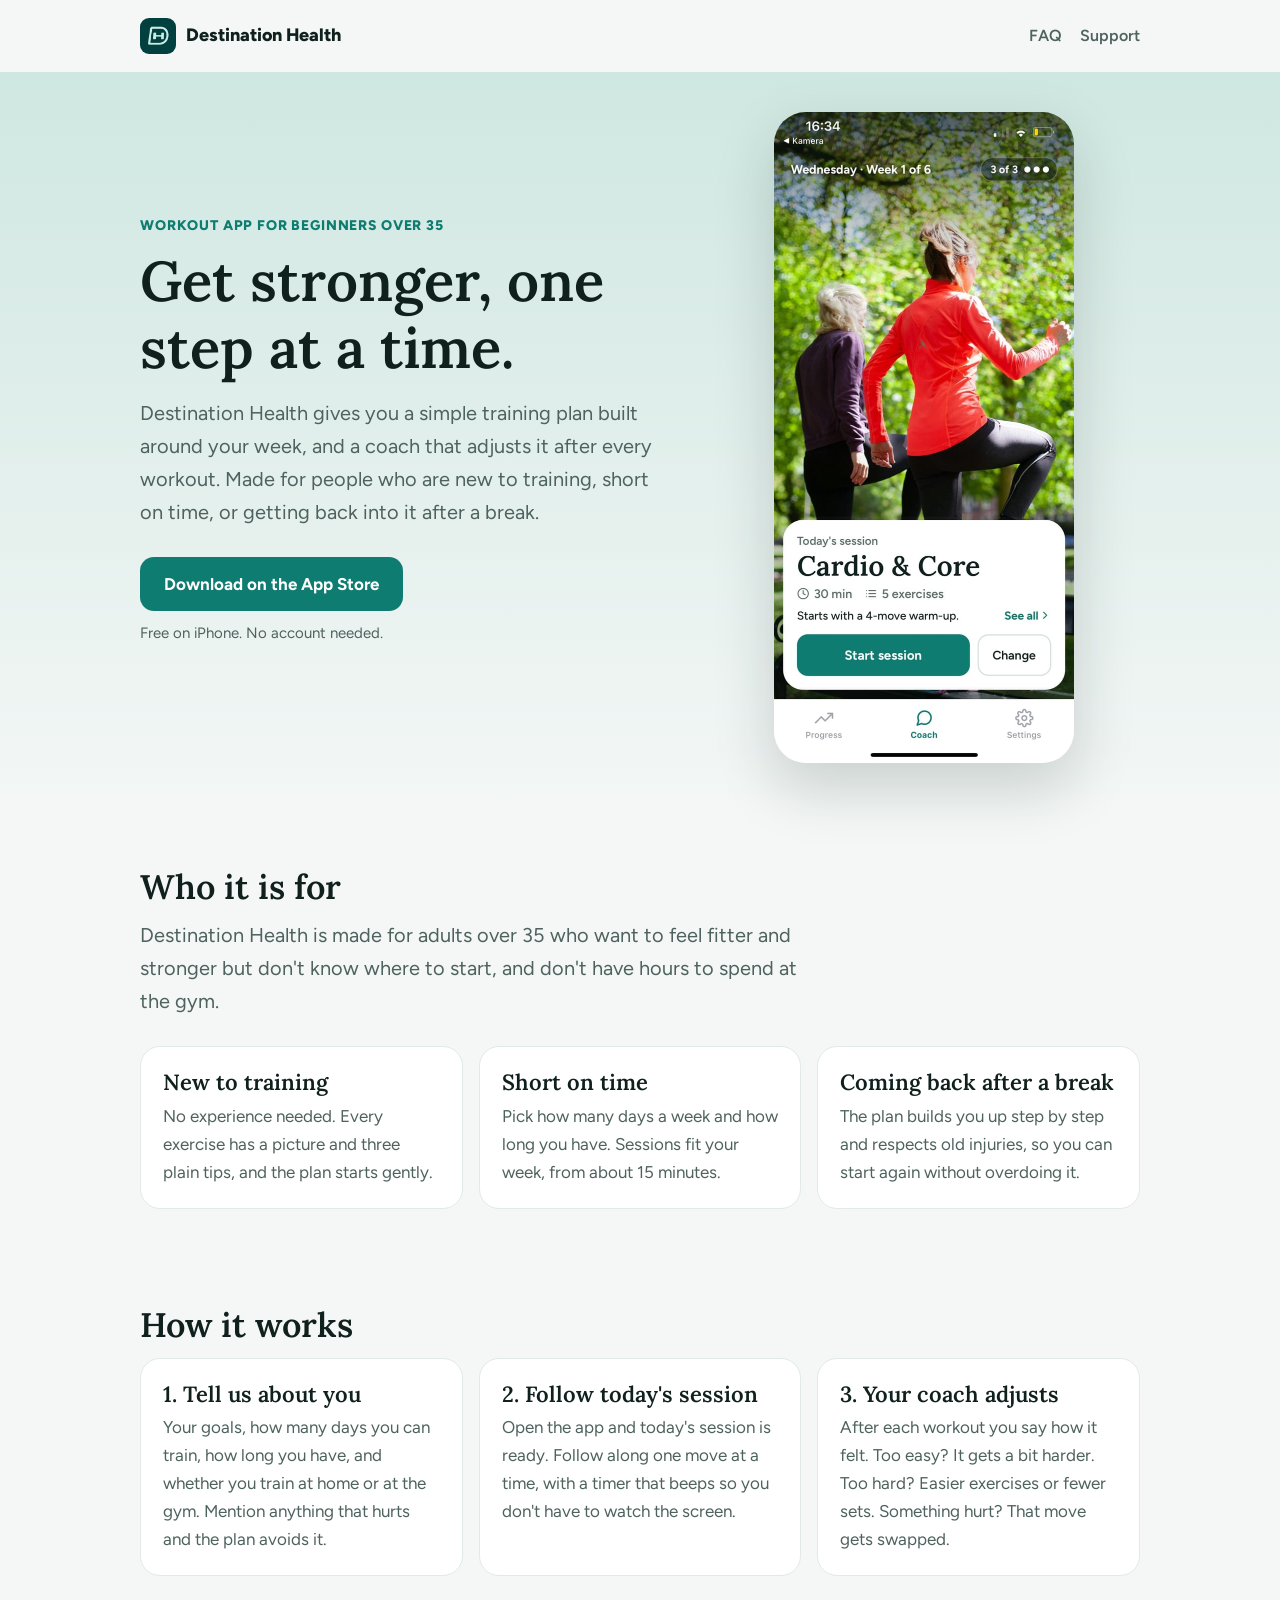
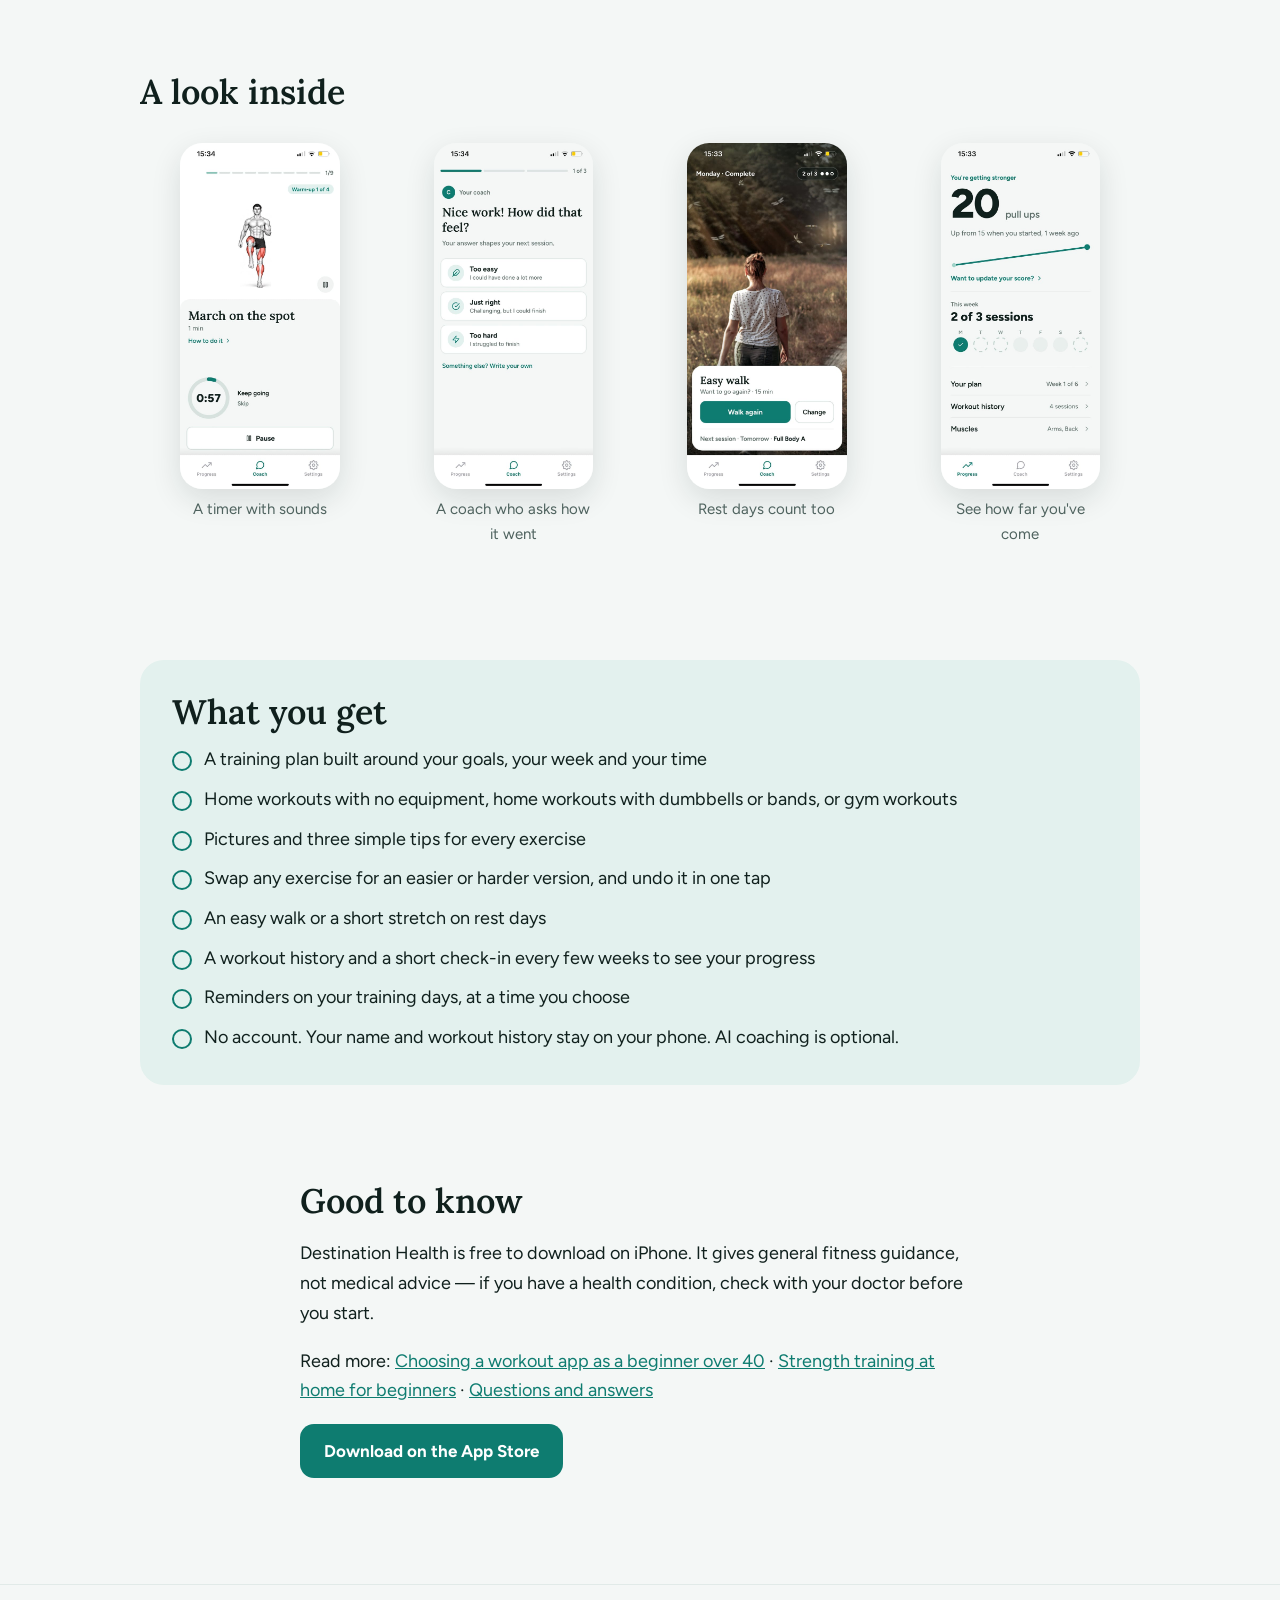
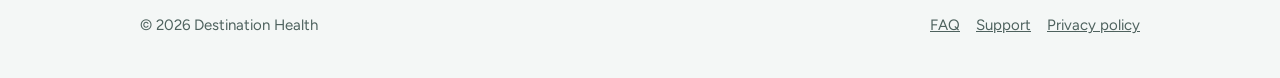
==== index.html @ 44a3a316 "Add files via upload" ====
<!doctype html>
<html lang="en">
<head>
<meta charset="utf-8">
<meta name="viewport" content="width=device-width, initial-scale=1">
<title>Destination Health — workout app for beginners over 35</title>
<meta name="description" content="Destination Health is a simple iPhone workout app for beginners over 35. A training plan built around your week, a coach that adjusts every session, and short workouts at home or at the gym.">
<link rel="canonical" href="https://fitnessapp401.github.io/">
<meta property="og:type" content="website">
<meta property="og:title" content="Destination Health — workout app for beginners over 35">
<meta property="og:description" content="A simple training plan built around your week, and a coach that adjusts it after every workout.">
<meta property="og:url" content="https://fitnessapp401.github.io/">
<meta property="og:image" content="https://fitnessapp401.github.io/images/social.jpg">
<meta name="twitter:card" content="summary_large_image">
<meta name="apple-itunes-app" content="app-id=6787789876">
<link rel="icon" href="/images/favicon.png">
<link rel="apple-touch-icon" href="/images/apple-touch-icon.png">
<link rel="preconnect" href="https://fonts.googleapis.com">
<link rel="stylesheet" href="https://fonts.googleapis.com/css2?family=Figtree:wght@400;500;600;700;800&family=Lora:wght@600&display=swap">
<link rel="stylesheet" href="/styles.css">
<script type="application/ld+json">
{
  "@context": "https://schema.org",
  "@type": "MobileApplication",
  "name": "Destination Health",
  "alternateName": "Destination Health: Your Personal Coach",
  "operatingSystem": "iOS",
  "applicationCategory": "HealthApplication",
  "applicationSubCategory": "Fitness",
  "description": "A simple workout app for beginners over 35. Destination Health builds a training plan around your week, shows every exercise with pictures and tips, and a coach adjusts your next session after every workout. Works at home with no equipment, at home with dumbbells, or at the gym.",
  "url": "https://fitnessapp401.github.io/",
  "downloadUrl": "https://apps.apple.com/app/id6787789876",
  "installUrl": "https://apps.apple.com/app/id6787789876",
  "image": "https://fitnessapp401.github.io/images/icon-512.png",
  "screenshot": "https://fitnessapp401.github.io/images/1-today.jpg",
  "audience": { "@type": "PeopleAudience", "suggestedMinAge": 35, "audienceType": "Adults who are new to training or returning after a break" },
  "offers": { "@type": "Offer", "price": "0", "priceCurrency": "USD" },
  "featureList": [
    "Training plan built around your goals, days and time",
    "Home workouts with no equipment, with dumbbells, or at the gym",
    "Pictures and three simple tips for every exercise",
    "Timer with sounds for timed exercises",
    "Swap any exercise for an easier or harder version",
    "Sessions adjust after every workout based on how it felt",
    "Easy walk or short stretch on rest days",
    "No account needed"
  ]
}
</script>
</head>
<body>
<header class="top">
  <div class="wrap">
    <a class="brand" href="/"><img src="/images/icon-512.png" alt="" width="36" height="36">Destination Health</a>
    <nav class="nav" aria-label="Main">
      <a href="/faq/">FAQ</a>
      <a href="/support/">Support</a>
    </nav>
  </div>
</header>

<main>
  <div class="hero">
    <div class="wrap">
      <div>
        <p class="eyebrow">Workout app for beginners over 35</p>
        <h1>Get stronger, one step at a time.</h1>
        <p class="lead">Destination Health gives you a simple training plan built around your week, and a coach that adjusts it after every workout. Made for people who are new to training, short on time, or getting back into it after a break.</p>
        <a class="btn" href="https://apps.apple.com/app/id6787789876">Download on the App Store</a>
        <p class="btn-note">Free on iPhone. No account needed.</p>
      </div>
      <img class="phone" src="/images/1-today.jpg" alt="Today's session in Destination Health: Cardio and Core, 30 minutes, 5 exercises, with a Start session button" width="600" height="1301">
    </div>
  </div>

  <section>
    <div class="wrap">
      <h2>Who it is for</h2>
      <p class="lead">Destination Health is made for adults over 35 who want to feel fitter and stronger but don't know where to start, and don't have hours to spend at the gym.</p>
      <div class="grid">
        <div class="card"><h3>New to training</h3><p>No experience needed. Every exercise has a picture and three plain tips, and the plan starts gently.</p></div>
        <div class="card"><h3>Short on time</h3><p>Pick how many days a week and how long you have. Sessions fit your week, from about 15 minutes.</p></div>
        <div class="card"><h3>Coming back after a break</h3><p>The plan builds you up step by step and respects old injuries, so you can start again without overdoing it.</p></div>
      </div>
    </div>
  </section>

  <section>
    <div class="wrap">
      <h2>How it works</h2>
      <div class="grid">
        <div class="card"><h3>1. Tell us about you</h3><p>Your goals, how many days you can train, how long you have, and whether you train at home or at the gym. Mention anything that hurts and the plan avoids it.</p></div>
        <div class="card"><h3>2. Follow today's session</h3><p>Open the app and today's session is ready. Follow along one move at a time, with a timer that beeps so you don't have to watch the screen.</p></div>
        <div class="card"><h3>3. Your coach adjusts</h3><p>After each workout you say how it felt. Too easy? It gets a bit harder. Too hard? Easier exercises or fewer sets. Something hurt? That move gets swapped.</p></div>
      </div>
    </div>
  </section>

  <section>
    <div class="wrap">
      <h2>A look inside</h2>
      <div class="shots">
        <figure><img src="/images/2-timer.jpg" alt="An exercise with a timer counting down" loading="lazy" width="600" height="1301"><figcaption>A timer with sounds</figcaption></figure>
        <figure><img src="/images/4-coach-questions.jpg" alt="The coach asking how the session felt: too easy, just right or too hard" loading="lazy" width="600" height="1301"><figcaption>A coach who asks how it went</figcaption></figure>
        <figure><img src="/images/5-after-session.jpg" alt="After the session: an optional easy walk and the next session" loading="lazy" width="600" height="1301"><figcaption>Rest days count too</figcaption></figure>
        <figure><img src="/images/6-progress.jpg" alt="Progress screen showing pull-ups going from 15 to 20 and sessions this week" loading="lazy" width="600" height="1301"><figcaption>See how far you've come</figcaption></figure>
      </div>
    </div>
  </section>

  <section>
    <div class="wrap">
      <div class="band">
        <h2>What you get</h2>
        <ul class="check">
          <li>A training plan built around your goals, your week and your time</li>
          <li>Home workouts with no equipment, home workouts with dumbbells or bands, or gym workouts</li>
          <li>Pictures and three simple tips for every exercise</li>
          <li>Swap any exercise for an easier or harder version, and undo it in one tap</li>
          <li>An easy walk or a short stretch on rest days</li>
          <li>A workout history and a short check-in every few weeks to see your progress</li>
          <li>Reminders on your training days, at a time you choose</li>
          <li>No account. Your name and workout history stay on your phone. AI coaching is optional.</li>
        </ul>
      </div>
    </div>
  </section>

  <section>
    <div class="narrow">
      <h2>Good to know</h2>
      <p>Destination Health is free to download on iPhone. It gives general fitness guidance, not medical advice — if you have a health condition, check with your doctor before you start.</p>
      <p>Read more: <a href="/workout-app-for-beginners-over-40/">Choosing a workout app as a beginner over 40</a> · <a href="/strength-training-at-home-for-beginners/">Strength training at home for beginners</a> · <a href="/faq/">Questions and answers</a></p>
      <p><a class="btn" href="https://apps.apple.com/app/id6787789876">Download on the App Store</a></p>
    </div>
  </section>
</main>

<footer>
  <div class="wrap">
    <span>© 2026 Destination Health</span>
    <nav aria-label="Footer">
      <a href="/faq/">FAQ</a><a href="/support/">Support</a><a href="/privacy/">Privacy policy</a>
    </nav>
  </div>
</footer>
</body>
</html>
---- styles.css ----
/* Destination Health website — same teal and type as the app */
:root {
  --bg: #F4F7F6; --card: #FFFFFF; --text: #10201D; --sub: #4E625E; --line: #E1EAE8;
  --accent: #0E7C70; --accent-ink: #0B5F56; --accent-soft: #E3F1EE; --hero: #CFE7E1;
}
@media (prefers-color-scheme: dark) {
  :root { --bg: #0F1917; --card: #16231F; --text: #E8F0EE; --sub: #A9BBB7; --line: #24332F; --accent: #5CC7B8; --accent-ink: #8FDCCF; --accent-soft: #183530; --hero: #12302B; }
}
* { box-sizing: border-box; }
html { -webkit-text-size-adjust: 100%; }
body { margin: 0; background: var(--bg); color: var(--text); font: 18px/1.65 'Figtree', -apple-system, BlinkMacSystemFont, 'Segoe UI', Roboto, Helvetica, Arial, sans-serif; }
a { color: var(--accent); }
img { max-width: 100%; height: auto; display: block; }
.wrap { max-width: 1040px; margin: 0 auto; padding: 0 20px; }
.narrow { max-width: 720px; margin: 0 auto; padding: 0 20px; }

/* Header */
.top { padding-block: 18px; }
.top .wrap { display: flex; align-items: center; justify-content: space-between; gap: 16px; }
.brand { display: flex; align-items: center; gap: 10px; text-decoration: none; color: var(--text); font-weight: 800; font-size: 18px; }
.brand img { width: 36px; height: 36px; border-radius: 9px; }
.nav { display: flex; gap: 18px; font-size: 16px; font-weight: 600; }
.nav a { color: var(--sub); text-decoration: none; }
.nav a:hover, .nav a:focus-visible { color: var(--accent); }

/* Type */
h1, h2, h3 { font-family: 'Lora', Georgia, serif; font-weight: 600; text-wrap: balance; line-height: 1.2; }
h1 { font-size: clamp(36px, 6vw, 56px); margin: 0 0 16px; }
h2 { font-size: clamp(26px, 4vw, 34px); margin: 0 0 12px; }
h3 { font-size: 22px; margin: 0 0 6px; }
.lead { font-size: 20px; color: var(--sub); margin: 0 0 28px; max-width: 34em; }
.eyebrow { font-size: 14px; font-weight: 800; letter-spacing: .06em; text-transform: uppercase; color: var(--accent); margin: 0 0 10px; }

/* Buttons */
.btn { display: inline-flex; align-items: center; justify-content: center; gap: 10px; height: 54px; padding: 0 24px; border-radius: 14px; background: var(--accent); color: #fff; font-weight: 700; font-size: 17px; text-decoration: none; }
.btn:hover { filter: brightness(1.08); }
.btn:focus-visible, .nav a:focus-visible, .brand:focus-visible { outline: 3px solid var(--accent); outline-offset: 3px; }
.btn-note { font-size: 15px; color: var(--sub); margin-top: 10px; }

/* Hero */
.hero { background: linear-gradient(180deg, var(--hero), var(--bg)); padding-block: 40px 56px; }
.hero .wrap { display: grid; grid-template-columns: 1.1fr .9fr; gap: 40px; align-items: center; }
.phone { width: 100%; max-width: 300px; margin-inline: auto; border-radius: 32px; box-shadow: 0 24px 60px rgba(16, 32, 29, .18); }
@media (max-width: 760px) { .hero .wrap { grid-template-columns: 1fr; } .phone { max-width: 240px; } }

/* Sections */
section { padding-block: 48px; }
.grid { display: grid; grid-template-columns: repeat(auto-fit, minmax(260px, 1fr)); gap: 16px; }
.card { background: var(--card); border: 1px solid var(--line); border-radius: 20px; padding: 22px; }
.card p { margin: 0; color: var(--sub); font-size: 17px; }
.shots { display: grid; grid-template-columns: repeat(4, 1fr); gap: 14px; }
.shots img { border-radius: 22px; box-shadow: 0 10px 30px rgba(16, 32, 29, .12); }
.shots figcaption { font-size: 15px; color: var(--sub); text-align: center; margin-top: 8px; }
@media (max-width: 760px) { .shots { grid-template-columns: repeat(2, 1fr); } }
.check { list-style: none; padding: 0; margin: 0; display: grid; gap: 10px; }
.check li { padding-left: 32px; position: relative; }
.check li::before { content: ''; position: absolute; left: 0; top: 6px; width: 20px; height: 20px; border-radius: 10px; background: var(--accent-soft); box-shadow: inset 0 0 0 2px var(--accent); }
.band { background: var(--accent-soft); border-radius: 24px; padding: 32px; }

/* Articles and FAQ */
article p, article li { max-width: 40em; }
article h2 { margin-top: 40px; }
details { background: var(--card); border: 1px solid var(--line); border-radius: 16px; padding: 16px 20px; }
details + details { margin-top: 10px; }
summary { font-weight: 700; cursor: pointer; }
details p { margin: 10px 0 0; color: var(--sub); }

/* Footer */
footer { border-top: 1px solid var(--line); padding-block: 28px 40px; margin-top: 40px; font-size: 15px; color: var(--sub); }
footer .wrap { display: flex; flex-wrap: wrap; gap: 12px 24px; justify-content: space-between; }
footer nav { display: flex; flex-wrap: wrap; gap: 16px; }
footer a { color: var(--sub); }
.small { font-size: 15px; color: var(--sub); }

@media (prefers-reduced-motion: reduce) { * { scroll-behavior: auto; transition: none !important; } }
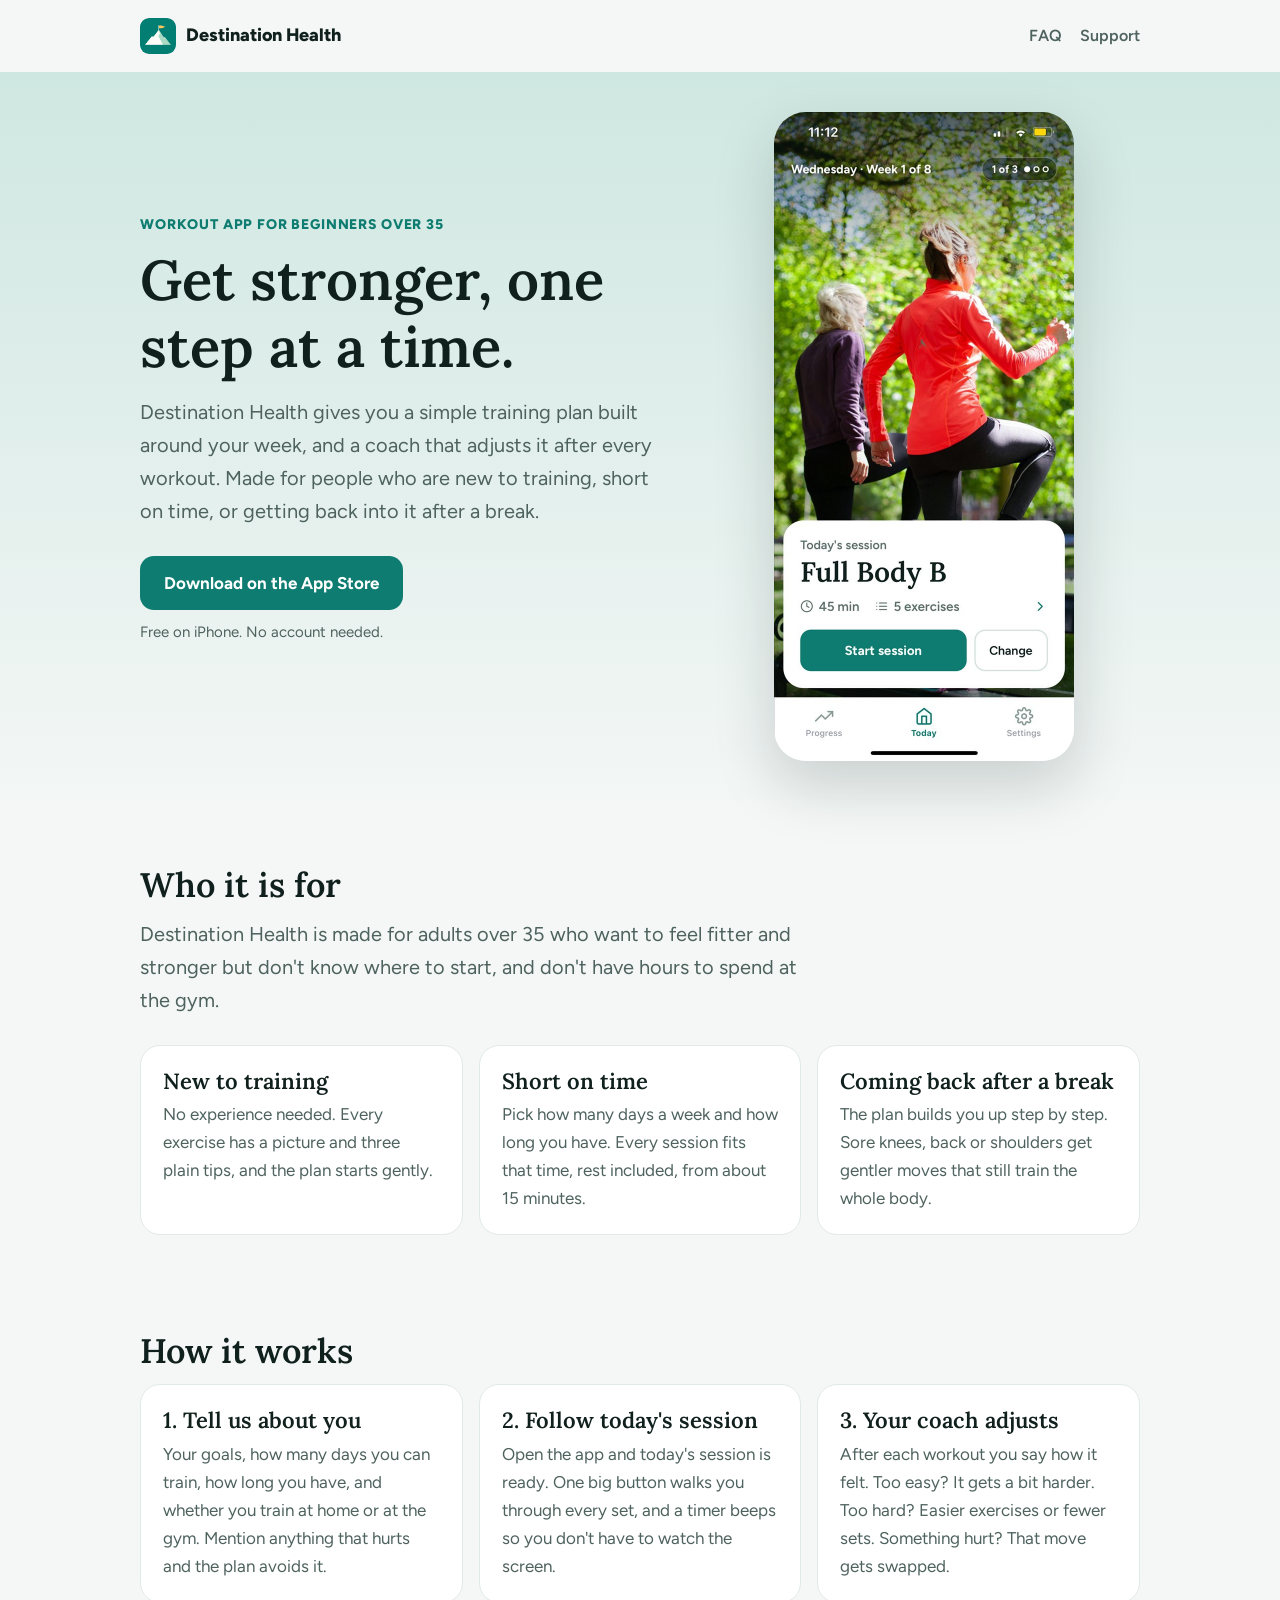
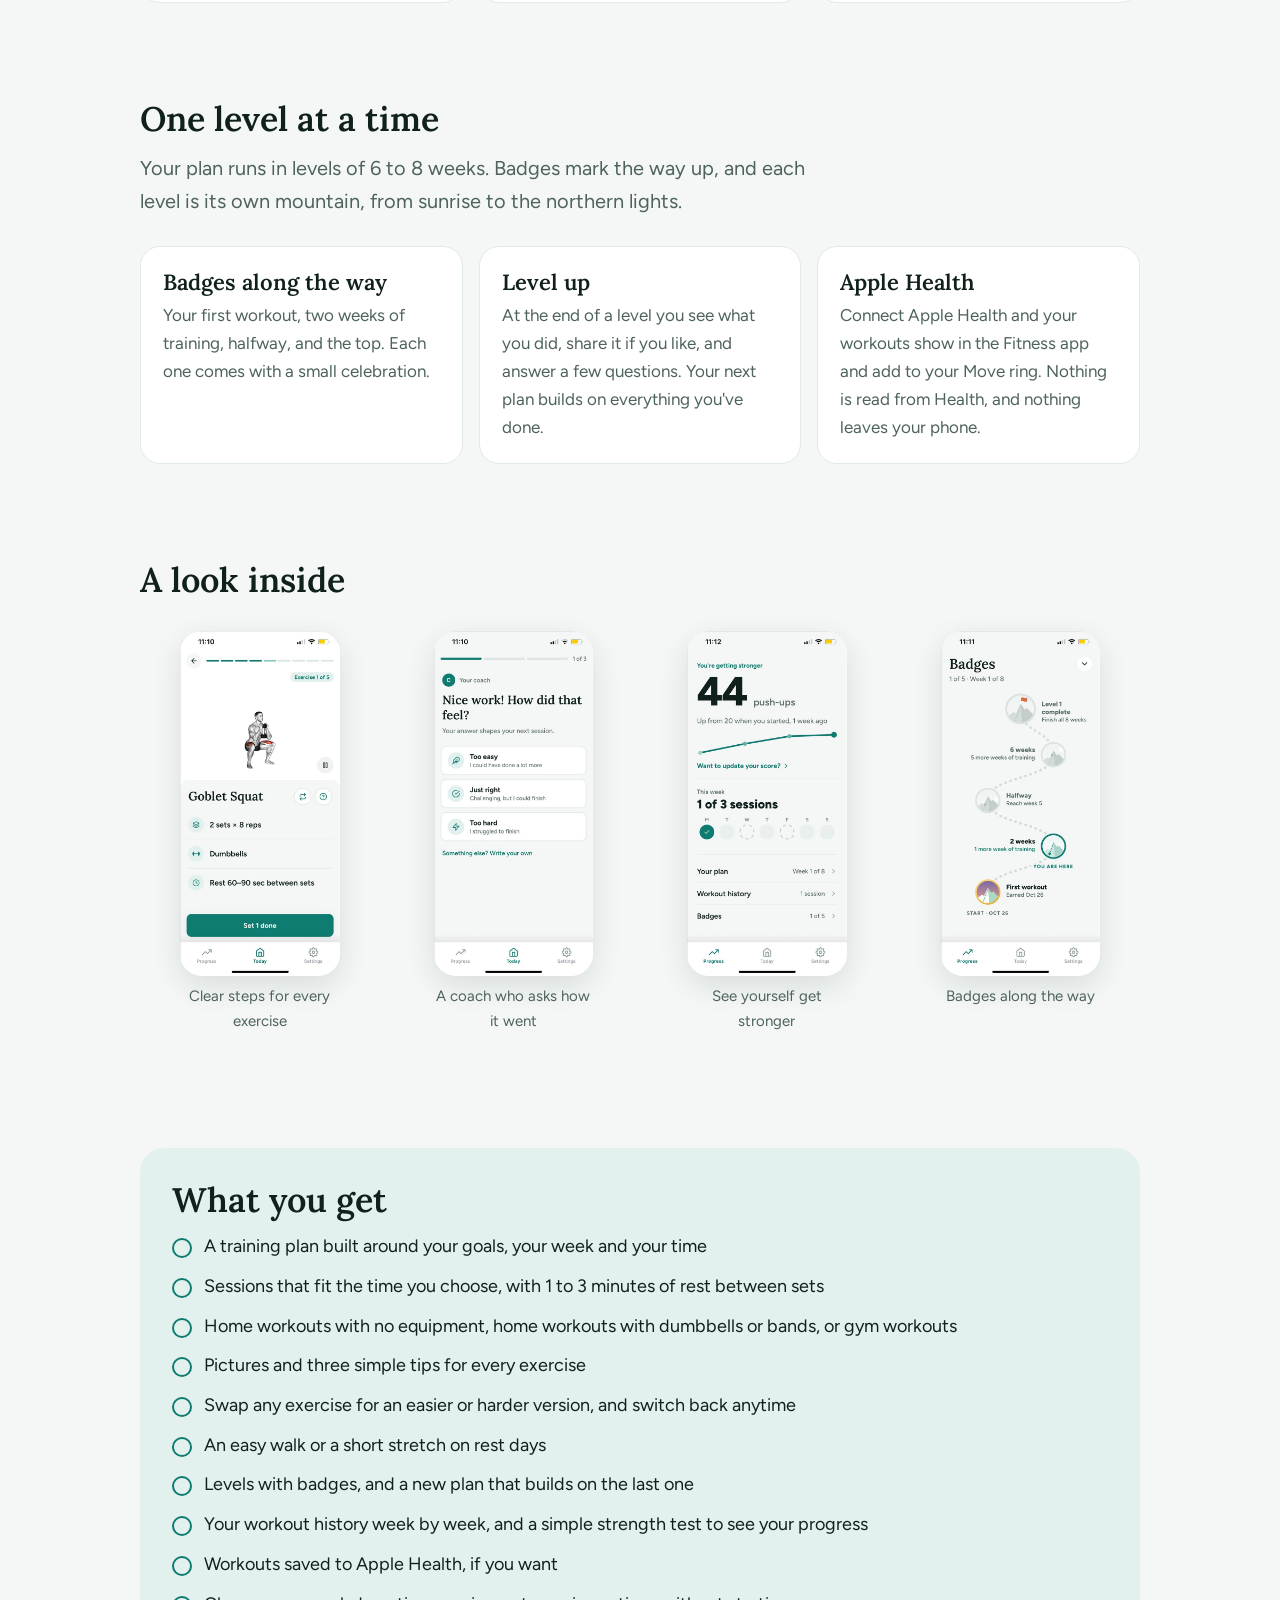
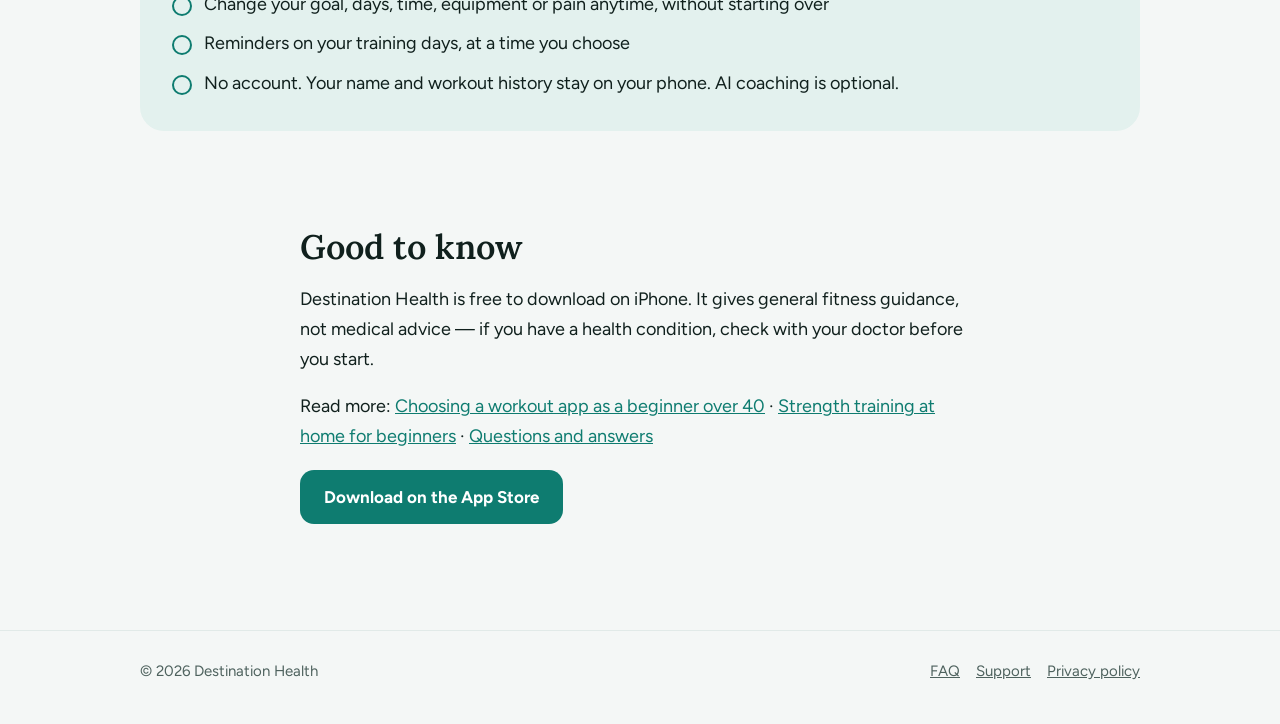
==== commit add55316: "Website for app version 1.3: new screenshots, updated home page, FAQ and llms.txt, new icons Co-Auth" ====
--- a/index.html
+++ b/index.html
@@ -5,14 +5,15 @@
 <meta name="viewport" content="width=device-width, initial-scale=1">
 <title>Destination Health — workout app for beginners over 35</title>
 <meta name="description" content="Destination Health is a simple iPhone workout app for beginners over 35. A training plan built around your week, a coach that adjusts every session, and short workouts at home or at the gym.">
-<link rel="canonical" href="https://fitnessapp401.github.io/">
+<link rel="canonical" href="https://destinationhealth.app/">
 <meta property="og:type" content="website">
 <meta property="og:title" content="Destination Health — workout app for beginners over 35">
 <meta property="og:description" content="A simple training plan built around your week, and a coach that adjusts it after every workout.">
-<meta property="og:url" content="https://fitnessapp401.github.io/">
-<meta property="og:image" content="https://fitnessapp401.github.io/images/social.jpg">
+<meta property="og:url" content="https://destinationhealth.app/">
+<meta property="og:image" content="https://destinationhealth.app/images/social.jpg">
 <meta name="twitter:card" content="summary_large_image">
 <meta name="apple-itunes-app" content="app-id=6787789876">
+<meta name="google-site-verification" content="pyRC66sxVomhTegPPRvgQybTuUmJjLtKfyLZ_WXa-TA">
 <link rel="icon" href="/images/favicon.png">
 <link rel="apple-touch-icon" href="/images/apple-touch-icon.png">
 <link rel="preconnect" href="https://fonts.googleapis.com">
@@ -28,20 +29,25 @@
   "applicationCategory": "HealthApplication",
   "applicationSubCategory": "Fitness",
   "description": "A simple workout app for beginners over 35. Destination Health builds a training plan around your week, shows every exercise with pictures and tips, and a coach adjusts your next session after every workout. Works at home with no equipment, at home with dumbbells, or at the gym.",
-  "url": "https://fitnessapp401.github.io/",
+  "url": "https://destinationhealth.app/",
   "downloadUrl": "https://apps.apple.com/app/id6787789876",
   "installUrl": "https://apps.apple.com/app/id6787789876",
-  "image": "https://fitnessapp401.github.io/images/icon-512.png",
-  "screenshot": "https://fitnessapp401.github.io/images/1-today.jpg",
+  "image": "https://destinationhealth.app/images/icon-512.png",
+  "screenshot": "https://destinationhealth.app/images/today-v2.jpg",
   "audience": { "@type": "PeopleAudience", "suggestedMinAge": 35, "audienceType": "Adults who are new to training or returning after a break" },
   "offers": { "@type": "Offer", "price": "0", "priceCurrency": "USD" },
   "featureList": [
     "Training plan built around your goals, days and time",
+    "Sessions that fit the time you choose, with 1 to 3 minutes of rest between sets",
     "Home workouts with no equipment, with dumbbells, or at the gym",
     "Pictures and three simple tips for every exercise",
-    "Timer with sounds for timed exercises",
+    "One button walks you through every set, with a timer and sounds for timed exercises",
     "Swap any exercise for an easier or harder version",
     "Sessions adjust after every workout based on how it felt",
+    "Gentler exercises that still train the whole body when something hurts",
+    "Levels of 6 to 8 weeks with badges, and a new plan that builds on the last one",
+    "Workouts saved to Apple Health and the Move ring",
+    "Change your goal, days, time, equipment or pain anytime",
     "Easy walk or short stretch on rest days",
     "No account needed"
   ]
@@ -69,7 +75,7 @@
         <a class="btn" href="https://apps.apple.com/app/id6787789876">Download on the App Store</a>
         <p class="btn-note">Free on iPhone. No account needed.</p>
       </div>
-      <img class="phone" src="/images/1-today.jpg" alt="Today's session in Destination Health: Cardio and Core, 30 minutes, 5 exercises, with a Start session button" width="600" height="1301">
+      <img class="phone" src="/images/today-v2.jpg" alt="Today's session in Destination Health: Full Body B, 45 minutes, 5 exercises, with a Start session button over a photo of two people training in a park" width="600" height="1298">
     </div>
   </div>
 
@@ -79,8 +85,8 @@
       <p class="lead">Destination Health is made for adults over 35 who want to feel fitter and stronger but don't know where to start, and don't have hours to spend at the gym.</p>
       <div class="grid">
         <div class="card"><h3>New to training</h3><p>No experience needed. Every exercise has a picture and three plain tips, and the plan starts gently.</p></div>
-        <div class="card"><h3>Short on time</h3><p>Pick how many days a week and how long you have. Sessions fit your week, from about 15 minutes.</p></div>
-        <div class="card"><h3>Coming back after a break</h3><p>The plan builds you up step by step and respects old injuries, so you can start again without overdoing it.</p></div>
+        <div class="card"><h3>Short on time</h3><p>Pick how many days a week and how long you have. Every session fits that time, rest included, from about 15 minutes.</p></div>
+        <div class="card"><h3>Coming back after a break</h3><p>The plan builds you up step by step. Sore knees, back or shoulders get gentler moves that still train the whole body.</p></div>
       </div>
     </div>
   </section>
@@ -90,8 +96,20 @@
       <h2>How it works</h2>
       <div class="grid">
         <div class="card"><h3>1. Tell us about you</h3><p>Your goals, how many days you can train, how long you have, and whether you train at home or at the gym. Mention anything that hurts and the plan avoids it.</p></div>
-        <div class="card"><h3>2. Follow today's session</h3><p>Open the app and today's session is ready. Follow along one move at a time, with a timer that beeps so you don't have to watch the screen.</p></div>
+        <div class="card"><h3>2. Follow today's session</h3><p>Open the app and today's session is ready. One big button walks you through every set, and a timer beeps so you don't have to watch the screen.</p></div>
         <div class="card"><h3>3. Your coach adjusts</h3><p>After each workout you say how it felt. Too easy? It gets a bit harder. Too hard? Easier exercises or fewer sets. Something hurt? That move gets swapped.</p></div>
+      </div>
+    </div>
+  </section>
+
+  <section>
+    <div class="wrap">
+      <h2>One level at a time</h2>
+      <p class="lead">Your plan runs in levels of 6 to 8 weeks. Badges mark the way up, and each level is its own mountain, from sunrise to the northern lights.</p>
+      <div class="grid">
+        <div class="card"><h3>Badges along the way</h3><p>Your first workout, two weeks of training, halfway, and the top. Each one comes with a small celebration.</p></div>
+        <div class="card"><h3>Level up</h3><p>At the end of a level you see what you did, share it if you like, and answer a few questions. Your next plan builds on everything you've done.</p></div>
+        <div class="card"><h3>Apple Health</h3><p>Connect Apple Health and your workouts show in the Fitness app and add to your Move ring. Nothing is read from Health, and nothing leaves your phone.</p></div>
       </div>
     </div>
   </section>
@@ -100,10 +118,10 @@
     <div class="wrap">
       <h2>A look inside</h2>
       <div class="shots">
-        <figure><img src="/images/2-timer.jpg" alt="An exercise with a timer counting down" loading="lazy" width="600" height="1301"><figcaption>A timer with sounds</figcaption></figure>
-        <figure><img src="/images/4-coach-questions.jpg" alt="The coach asking how the session felt: too easy, just right or too hard" loading="lazy" width="600" height="1301"><figcaption>A coach who asks how it went</figcaption></figure>
-        <figure><img src="/images/5-after-session.jpg" alt="After the session: an optional easy walk and the next session" loading="lazy" width="600" height="1301"><figcaption>Rest days count too</figcaption></figure>
-        <figure><img src="/images/6-progress.jpg" alt="Progress screen showing pull-ups going from 15 to 20 and sessions this week" loading="lazy" width="600" height="1301"><figcaption>See how far you've come</figcaption></figure>
+        <figure><img src="/images/workout-v2.jpg" alt="An exercise: Goblet Squat with a picture, 2 sets of 8 reps, dumbbells, rest 1 to 3 minutes, and a Set 1 done button" loading="lazy" width="600" height="1298"><figcaption>Clear steps for every exercise</figcaption></figure>
+        <figure><img src="/images/coach-v2.jpg" alt="The coach asking how the session felt: too easy, just right or too hard" loading="lazy" width="600" height="1298"><figcaption>A coach who asks how it went</figcaption></figure>
+        <figure><img src="/images/progress-v2.jpg" alt="Progress screen showing push-ups going from 20 to 44 and sessions this week" loading="lazy" width="600" height="1298"><figcaption>See yourself get stronger</figcaption></figure>
+        <figure><img src="/images/badges-v2.jpg" alt="Badges as a trail up a mountain: first workout earned, 2 weeks next, halfway, 6 weeks and level complete ahead" loading="lazy" width="600" height="1298"><figcaption>Badges along the way</figcaption></figure>
       </div>
     </div>
   </section>
@@ -114,11 +132,15 @@
         <h2>What you get</h2>
         <ul class="check">
           <li>A training plan built around your goals, your week and your time</li>
+          <li>Sessions that fit the time you choose, with 1 to 3 minutes of rest between sets</li>
           <li>Home workouts with no equipment, home workouts with dumbbells or bands, or gym workouts</li>
           <li>Pictures and three simple tips for every exercise</li>
-          <li>Swap any exercise for an easier or harder version, and undo it in one tap</li>
+          <li>Swap any exercise for an easier or harder version, and switch back anytime</li>
           <li>An easy walk or a short stretch on rest days</li>
-          <li>A workout history and a short check-in every few weeks to see your progress</li>
+          <li>Levels with badges, and a new plan that builds on the last one</li>
+          <li>Your workout history week by week, and a simple strength test to see your progress</li>
+          <li>Workouts saved to Apple Health, if you want</li>
+          <li>Change your goal, days, time, equipment or pain anytime, without starting over</li>
           <li>Reminders on your training days, at a time you choose</li>
           <li>No account. Your name and workout history stay on your phone. AI coaching is optional.</li>
         </ul>
